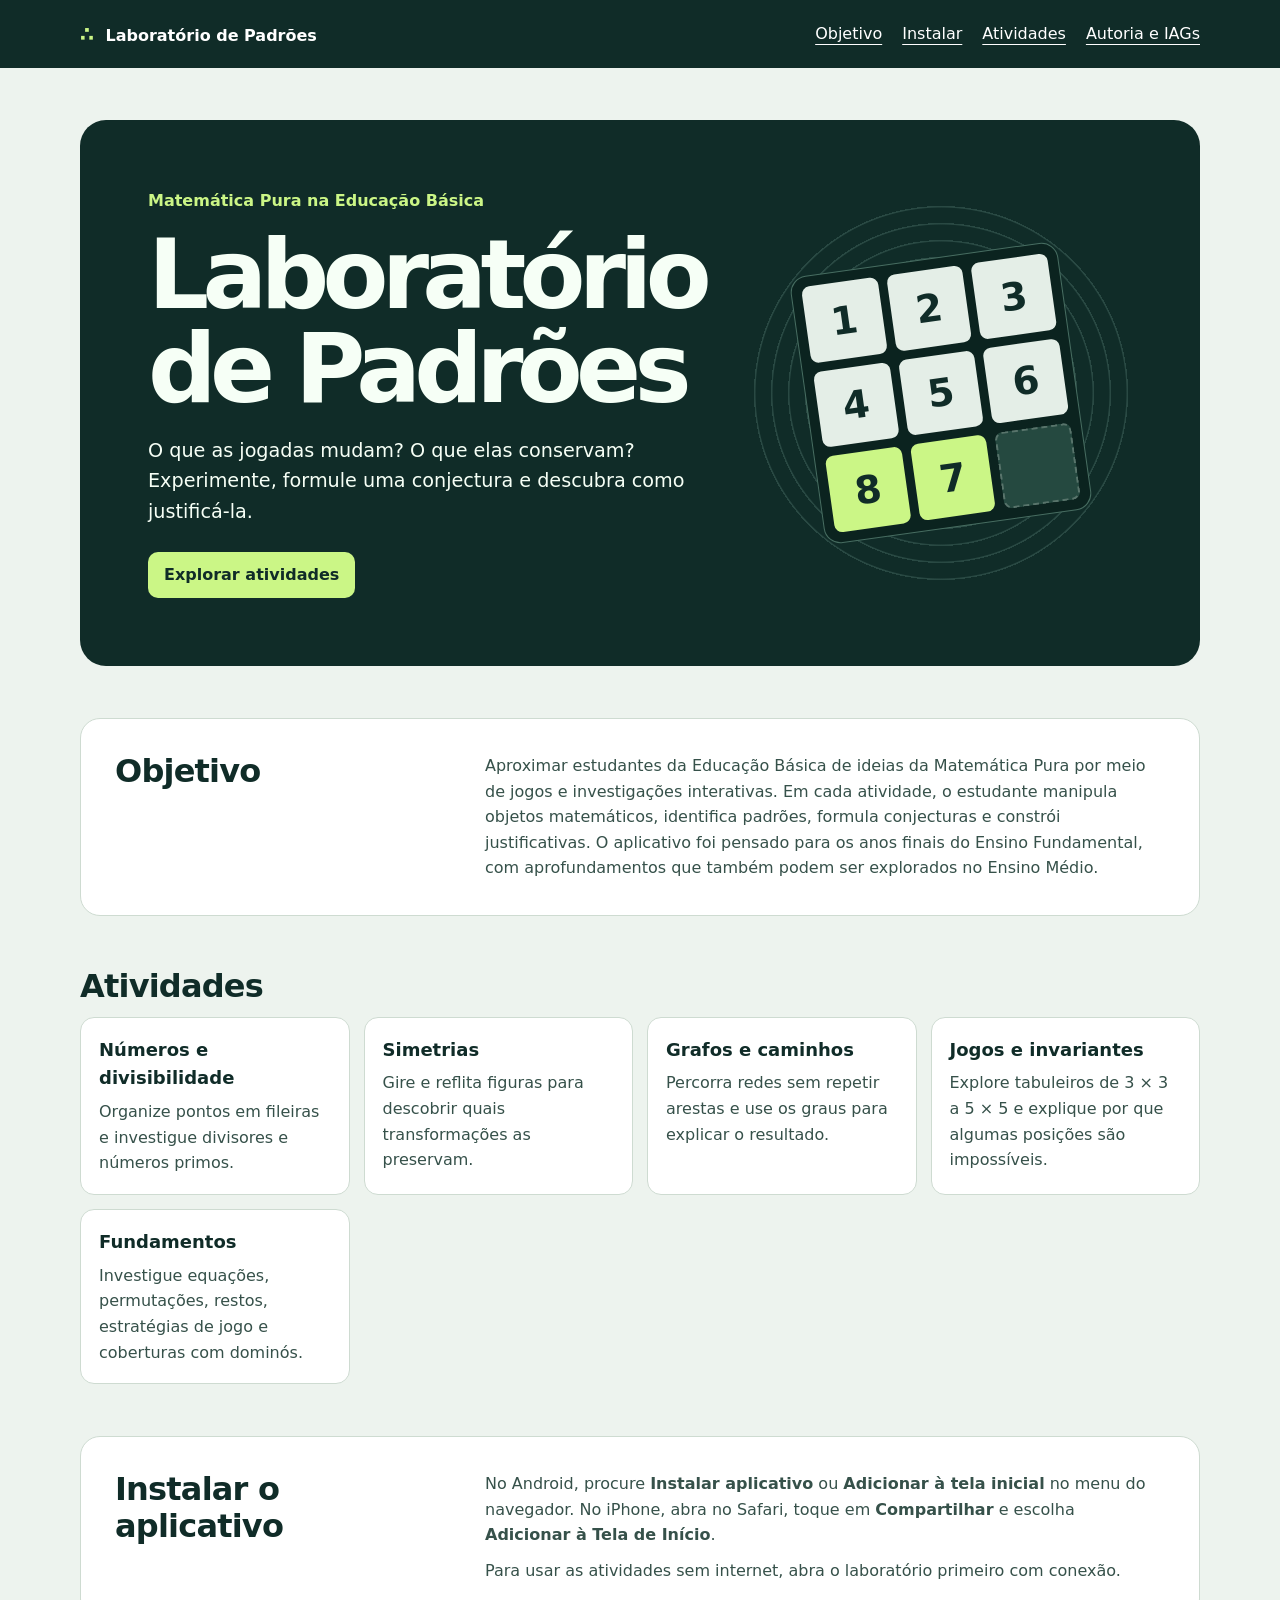
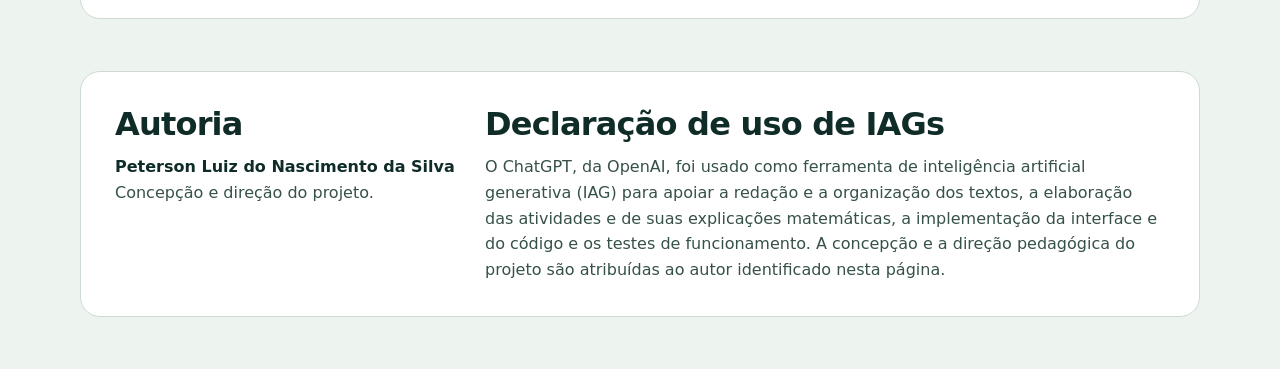
==== index.html @ e3245b27 "Publica o Laboratório de Padrões como aplicativo web instalável" ====
<!doctype html>
<html lang="pt-BR">
<head>
<meta charset="utf-8">
<meta name="viewport" content="width=device-width, initial-scale=1">
<meta name="description" content="Laboratório de Padrões, um aplicativo de Matemática Pura para a Educação Básica com jogos e investigações interativas.">
<title>Laboratório de Padrões · Início</title>
<meta name="theme-color" content="#102c28">
<link rel="manifest" href="manifest.webmanifest">
<link rel="icon" href="icone-192.png" type="image/png">
<link rel="apple-touch-icon" href="icone-192.png">
<script src="app.js" defer></script>
<link rel="stylesheet" href="inicio.css">
</head>
<body>
<a class="skip" href="#conteudo">Ir para o conteúdo</a>
<header>
<div class="wrap top">
<a class="brand" href="index.html" aria-current="page"><span aria-hidden="true">∴</span> Laboratório de Padrões</a>
<nav aria-label="Navegação da página inicial">
<a href="#objetivo">Objetivo</a><a href="#instalar">Instalar</a><a href="#atividades">Atividades</a><a href="#creditos">Autoria e IAGs</a>
</nav>
</div>
</header>
<main id="conteudo" class="wrap">
<section class="hero" aria-labelledby="titulo">
<div>
<p class="eyebrow">Matemática Pura na Educação Básica</p>
<h1 id="titulo">Laboratório<br>de Padrões</h1>
<p class="lead">O que as jogadas mudam? O que elas conservam? Experimente, formule uma conjectura e descubra como justificá-la.</p>
<a class="primary" href="#atividades">Explorar atividades</a>
</div>
<div class="illustration" aria-hidden="true">
<div class="puzzle"><span>1</span><span>2</span><span>3</span><span>4</span><span>5</span><span>6</span><span>8</span><span>7</span><span></span></div>
</div>
</section>
<section id="objetivo" class="objective" aria-labelledby="objetivo-titulo">
<h2 id="objetivo-titulo">Objetivo</h2>
<p>Aproximar estudantes da Educação Básica de ideias da Matemática Pura por meio de jogos e investigações interativas. Em cada atividade, o estudante manipula objetos matemáticos, identifica padrões, formula conjecturas e constrói justificativas. O aplicativo foi pensado para os anos finais do Ensino Fundamental, com aprofundamentos que também podem ser explorados no Ensino Médio.</p>
</section>
<section id="atividades" class="activities" aria-labelledby="atividades-titulo">
<h2 id="atividades-titulo">Atividades</h2>
<div class="module-grid">
<a class="module" href="explorar.html#numeros"><strong>Números e divisibilidade</strong><span>Organize pontos em fileiras e investigue divisores e números primos.</span></a>
<a class="module" href="explorar.html#simetrias"><strong>Simetrias</strong><span>Gire e reflita figuras para descobrir quais transformações as preservam.</span></a>
<a class="module" href="explorar.html#grafos"><strong>Grafos e caminhos</strong><span>Percorra redes sem repetir arestas e use os graus para explicar o resultado.</span></a>
<a class="module" href="jogos.html"><strong>Jogos e invariantes</strong><span>Explore tabuleiros de 3 × 3 a 5 × 5 e explique por que algumas posições são impossíveis.</span></a>
<a class="module" href="fundamentos.html"><strong>Fundamentos</strong><span>Investigue equações, permutações, restos, estratégias de jogo e coberturas com dominós.</span></a>
</div>
</section>
<section id="instalar" class="objective" aria-labelledby="instalar-titulo">
<h2 id="instalar-titulo">Instalar o aplicativo</h2>
<div>
<p>No Android, procure <strong>Instalar aplicativo</strong> ou <strong>Adicionar à tela inicial</strong> no menu do navegador. No iPhone, abra no Safari, toque em <strong>Compartilhar</strong> e escolha <strong>Adicionar à Tela de Início</strong>.</p>
<button id="install-app" class="primary" type="button" hidden>Instalar aplicativo</button>
<p id="offline-status" class="offline-status" role="status">Para usar as atividades sem internet, abra o laboratório primeiro com conexão.</p>
</div>
</section>
<section id="creditos" class="credits" aria-label="Créditos do projeto">
<div>
<h2>Autoria</h2>
<p><strong>Peterson Luiz do Nascimento da Silva</strong><br>Concepção e direção do projeto.</p>
</div>
<div>
<h2>Declaração de uso de IAGs</h2>
<p>O ChatGPT, da OpenAI, foi usado como ferramenta de inteligência artificial generativa (IAG) para apoiar a redação e a organização dos textos, a elaboração das atividades e de suas explicações matemáticas, a implementação da interface e do código e os testes de funcionamento. A concepção e a direção pedagógica do projeto são atribuídas ao autor identificado nesta página.</p>
</div>
</section>
</main>
</body>
</html>
---- inicio.css ----
:root{color-scheme:light;--ink:#102c28;--surface:#edf3ee;--accent:#cbf686;--muted:#36514a;--line:#cedbd1;font:16px/1.6 system-ui,sans-serif;color:var(--ink);background:var(--surface)}
*{box-sizing:border-box}
body{margin:0}
a{color:inherit}
a:focus-visible{outline:3px solid #c65a0f;outline-offset:4px}
.skip{position:absolute;top:12px;left:12px;background:white;padding:10px;transform:translateY(-200%);z-index:1}
.skip:focus{transform:none}
.wrap{width:min(1120px,calc(100% - clamp(32px,8vw,80px)));margin-inline:auto}
header{background:var(--ink);color:white}
.top{display:flex;justify-content:space-between;align-items:center;flex-wrap:wrap;gap:8px 20px;padding-block:12px}
.brand{font-weight:800;text-decoration:none}
.brand span{color:var(--accent);font-size:1.25em;margin-right:6px}
nav{display:flex;flex-wrap:wrap;gap:4px 20px}
nav a{display:inline-flex;min-height:44px;align-items:center;text-underline-offset:.3em}
main{padding-block:clamp(20px,5vw,52px)}
.hero{display:grid;grid-template-columns:minmax(0,1.5fr) minmax(0,1fr);gap:30px;align-items:center;background:var(--ink);color:#f6fff6;border-radius:26px;padding:clamp(24px,6vw,68px)}
.eyebrow{color:var(--accent);font-weight:750;margin:0 0 14px}
h1{font-size:clamp(2.5rem,7.5vw,6rem);letter-spacing:-.07em;line-height:.98;margin:0 0 20px}
h2{font-size:clamp(1.35rem,3vw,2rem);line-height:1.15;margin:0 0 12px;letter-spacing:-.025em}
p{margin:0}
.lead{max-width:45ch;font-size:clamp(1rem,2vw,1.2rem)}
.primary{display:inline-flex;align-items:center;min-height:46px;margin-top:24px;padding:10px 16px;border-radius:10px;background:var(--accent);color:var(--ink);font-weight:800;text-decoration:none}
.primary:hover{text-decoration:underline}
.illustration{position:relative;display:grid;place-items:center;aspect-ratio:1;border-radius:50%;background:repeating-radial-gradient(circle,transparent 0 15px,#294943 16px 17px);padding:14%}
.puzzle{width:100%;max-width:270px;display:grid;grid-template-columns:repeat(3,1fr);gap:clamp(4px,1vw,9px);padding:10px;background:#0b231f;border:1px solid #476d61;border-radius:17px;transform:rotate(-8deg)}
.puzzle span{display:grid;place-items:center;aspect-ratio:1;background:#e4eee7;color:var(--ink);font-weight:800;font-size:clamp(1rem,3vw,2.5rem);border-radius:8px}
.puzzle span:nth-child(7),.puzzle span:nth-child(8){background:var(--accent)}
.puzzle span:last-child{background:#254940;border:2px dashed #58746b}
.objective,.activities,.credits{margin-top:clamp(24px,5vw,52px);scroll-margin-top:20px}
.objective,.credits{display:grid;grid-template-columns:minmax(0,1fr) minmax(0,2fr);gap:16px 30px;background:white;border:1px solid var(--line);border-radius:20px;padding:clamp(18px,4vw,34px)}
.objective p,.credits p,.module span{color:var(--muted)}
.module-grid{display:grid;grid-template-columns:repeat(auto-fit,minmax(min(100%,265px),1fr));gap:14px}
.module{display:grid;align-content:start;gap:6px;padding:18px;background:white;border:1px solid var(--line);border-radius:14px;text-decoration:none}
.module strong{font-size:1.125rem}
.module:hover{border-color:#527d6b;background:#f6fbef}
.module:hover strong{text-decoration:underline}
.credits strong{color:var(--ink)}
@media(max-width:620px){.hero,.objective,.credits{grid-template-columns:1fr}.illustration{display:none}.top{align-items:flex-start}.objective h2{margin:0}}
button.primary{cursor:pointer;border:0;font:inherit;font-weight:800}
button[hidden]{display:none}
button:focus-visible{outline:3px solid #c65a0f;outline-offset:4px}
.offline-status{margin-top:10px}
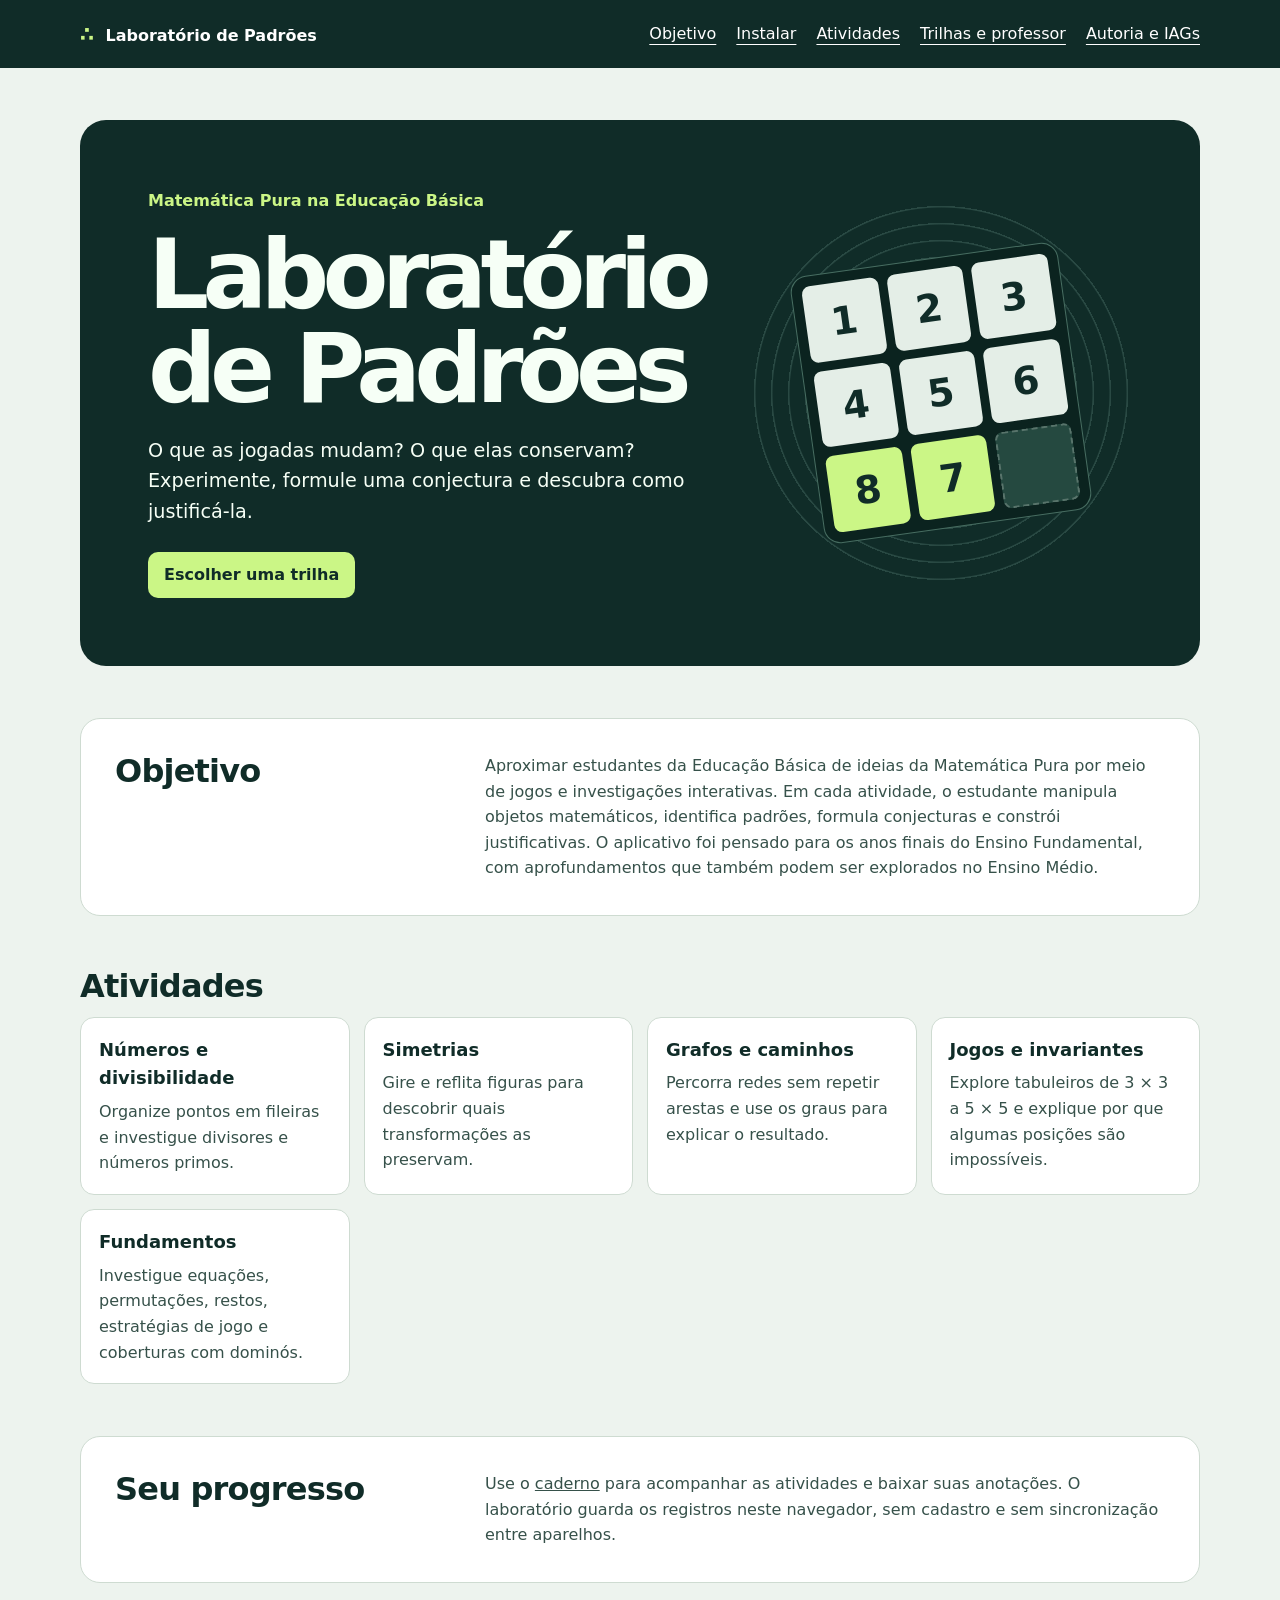
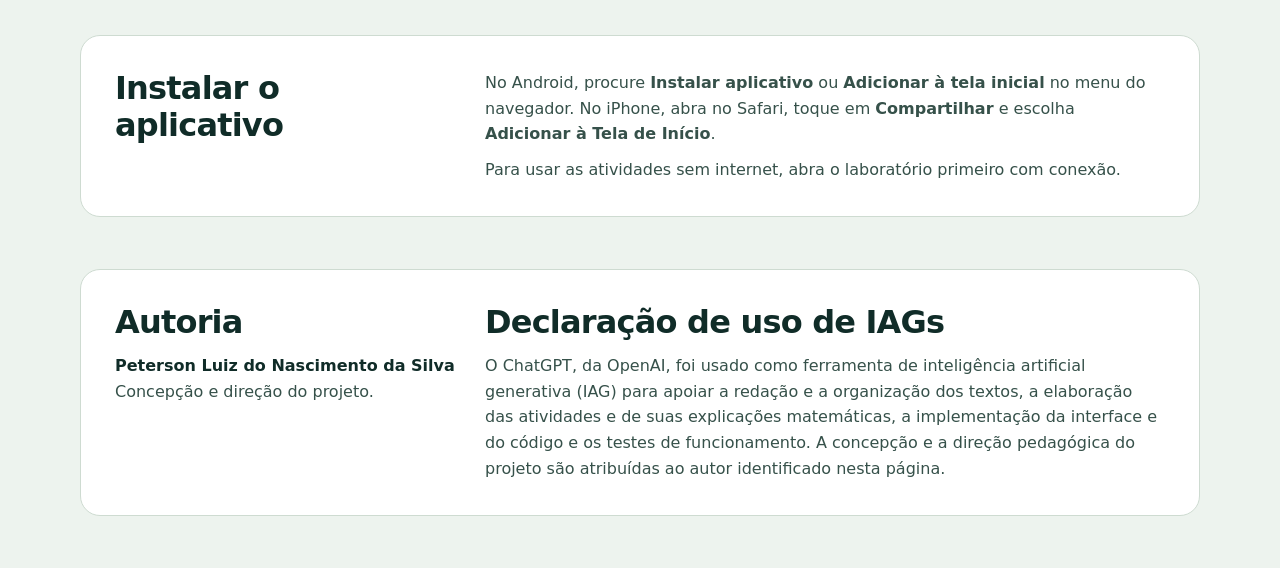
==== commit fc368204: "Completa a experiência didática com trilhas, revisão e caderno" ====
--- a/index.html
+++ b/index.html
@@ -18,7 +18,7 @@
 <div class="wrap top">
 <a class="brand" href="index.html" aria-current="page"><span aria-hidden="true">∴</span> Laboratório de Padrões</a>
 <nav aria-label="Navegação da página inicial">
-<a href="#objetivo">Objetivo</a><a href="#instalar">Instalar</a><a href="#atividades">Atividades</a><a href="#creditos">Autoria e IAGs</a>
+<a href="#objetivo">Objetivo</a><a href="#instalar">Instalar</a><a href="#atividades">Atividades</a><a href="trilhas.html">Trilhas e professor</a><a href="#creditos">Autoria e IAGs</a>
 </nav>
 </div>
 </header>
@@ -28,7 +28,7 @@
 <p class="eyebrow">Matemática Pura na Educação Básica</p>
 <h1 id="titulo">Laboratório<br>de Padrões</h1>
 <p class="lead">O que as jogadas mudam? O que elas conservam? Experimente, formule uma conjectura e descubra como justificá-la.</p>
-<a class="primary" href="#atividades">Explorar atividades</a>
+<a class="primary" href="trilhas.html">Escolher uma trilha</a>
 </div>
 <div class="illustration" aria-hidden="true">
 <div class="puzzle"><span>1</span><span>2</span><span>3</span><span>4</span><span>5</span><span>6</span><span>8</span><span>7</span><span></span></div>
@@ -47,6 +47,10 @@
 <a class="module" href="jogos.html"><strong>Jogos e invariantes</strong><span>Explore tabuleiros de 3 × 3 a 5 × 5 e explique por que algumas posições são impossíveis.</span></a>
 <a class="module" href="fundamentos.html"><strong>Fundamentos</strong><span>Investigue equações, permutações, restos, estratégias de jogo e coberturas com dominós.</span></a>
 </div>
+</section>
+<section class="objective" aria-labelledby="dados-titulo">
+<h2 id="dados-titulo">Seu progresso</h2>
+<p>Use o <a href="trilhas.html#caderno">caderno</a> para acompanhar as atividades e baixar suas anotações. O laboratório guarda os registros neste navegador, sem cadastro e sem sincronização entre aparelhos.</p>
 </section>
 <section id="instalar" class="objective" aria-labelledby="instalar-titulo">
 <h2 id="instalar-titulo">Instalar o aplicativo</h2>
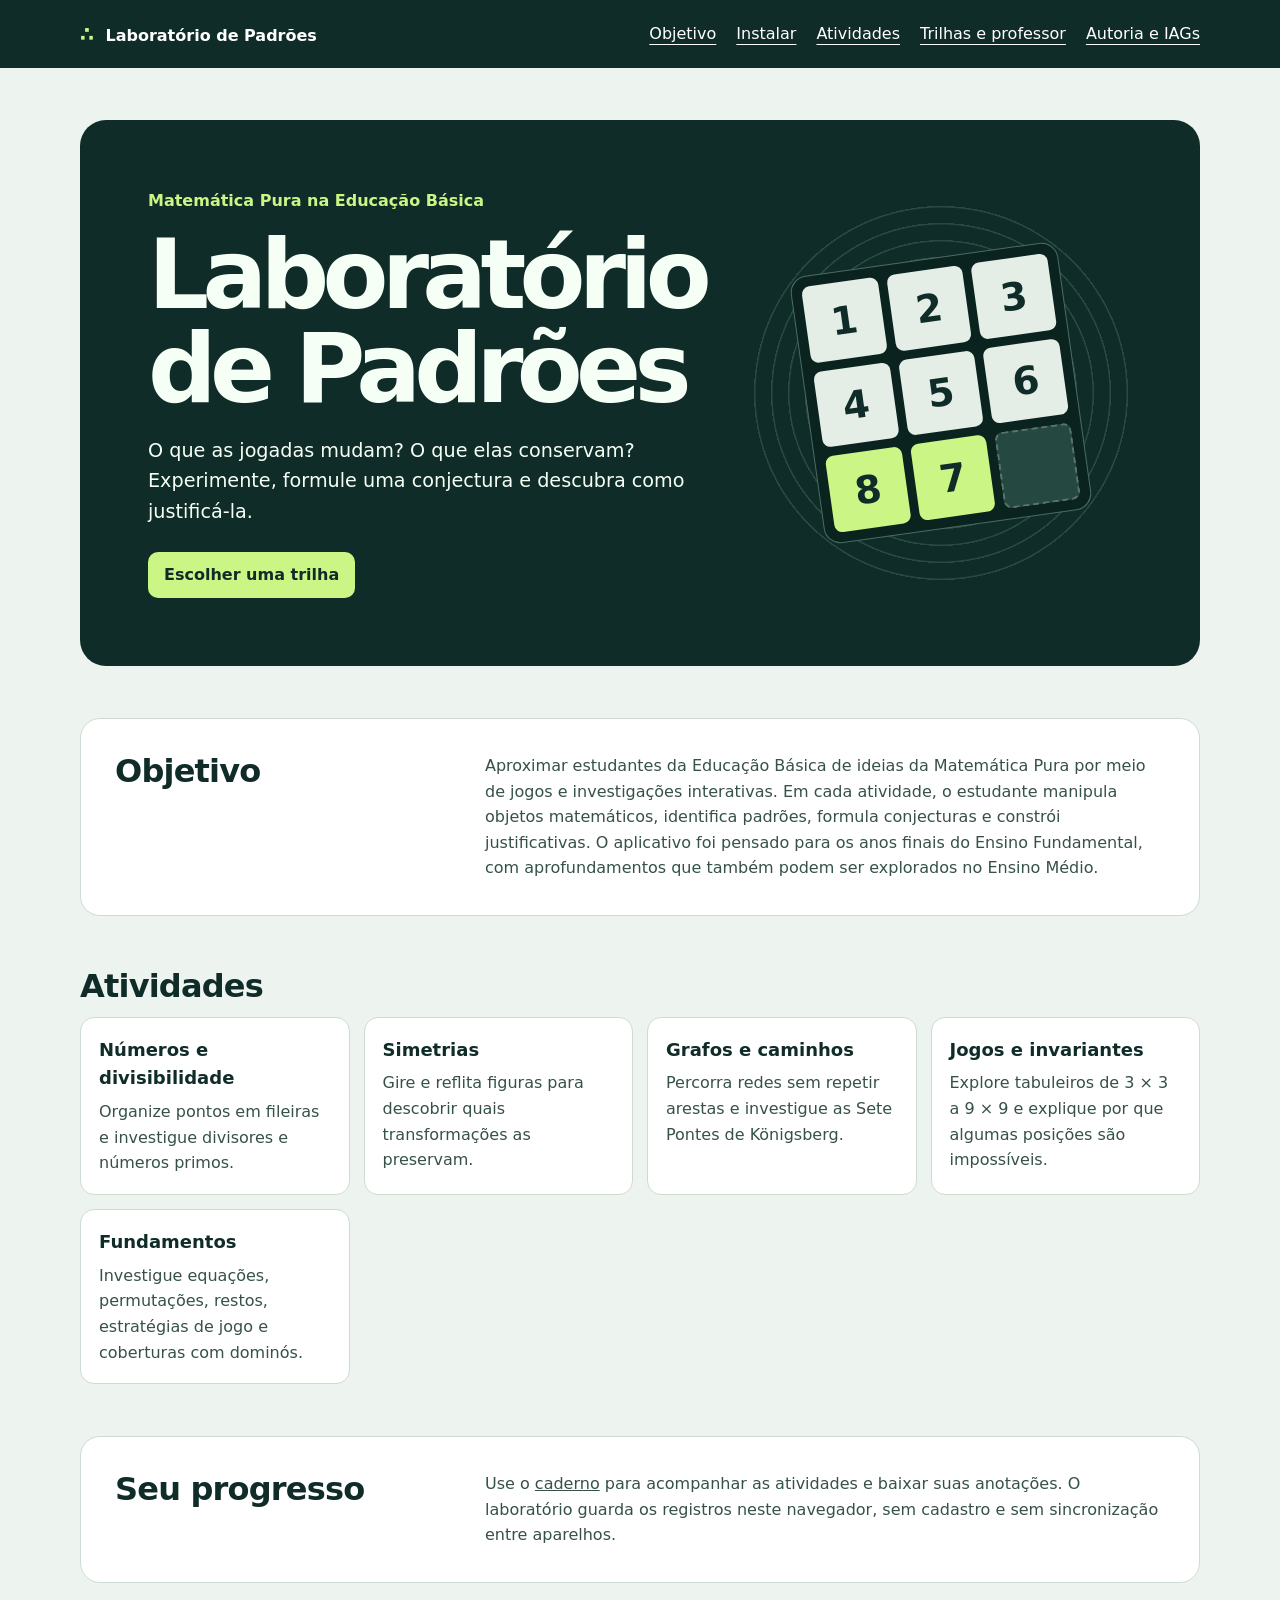
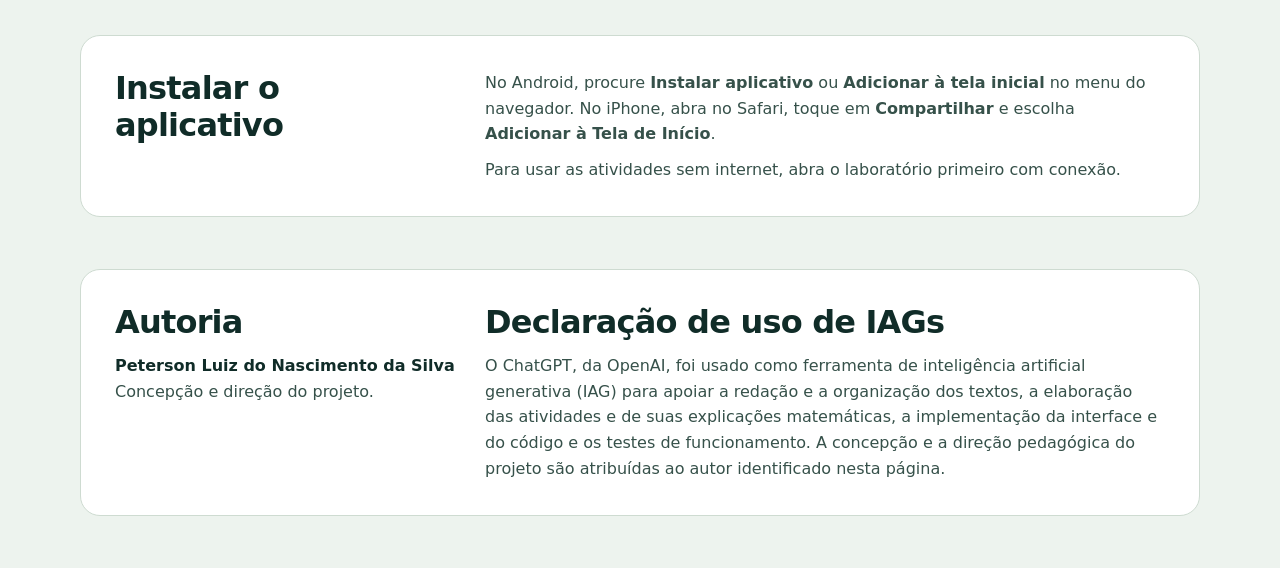
==== commit 0c5c616c: "Amplia simetrias, inclui Königsberg e investiga tabuleiros até 9 × 9" ====
--- a/index.html
+++ b/index.html
@@ -43,8 +43,8 @@
 <div class="module-grid">
 <a class="module" href="explorar.html#numeros"><strong>Números e divisibilidade</strong><span>Organize pontos em fileiras e investigue divisores e números primos.</span></a>
 <a class="module" href="explorar.html#simetrias"><strong>Simetrias</strong><span>Gire e reflita figuras para descobrir quais transformações as preservam.</span></a>
-<a class="module" href="explorar.html#grafos"><strong>Grafos e caminhos</strong><span>Percorra redes sem repetir arestas e use os graus para explicar o resultado.</span></a>
-<a class="module" href="jogos.html"><strong>Jogos e invariantes</strong><span>Explore tabuleiros de 3 × 3 a 5 × 5 e explique por que algumas posições são impossíveis.</span></a>
+<a class="module" href="explorar.html#grafos"><strong>Grafos e caminhos</strong><span>Percorra redes sem repetir arestas e investigue as Sete Pontes de Königsberg.</span></a>
+<a class="module" href="jogos.html"><strong>Jogos e invariantes</strong><span>Explore tabuleiros de 3 × 3 a 9 × 9 e explique por que algumas posições são impossíveis.</span></a>
 <a class="module" href="fundamentos.html"><strong>Fundamentos</strong><span>Investigue equações, permutações, restos, estratégias de jogo e coberturas com dominós.</span></a>
 </div>
 </section>
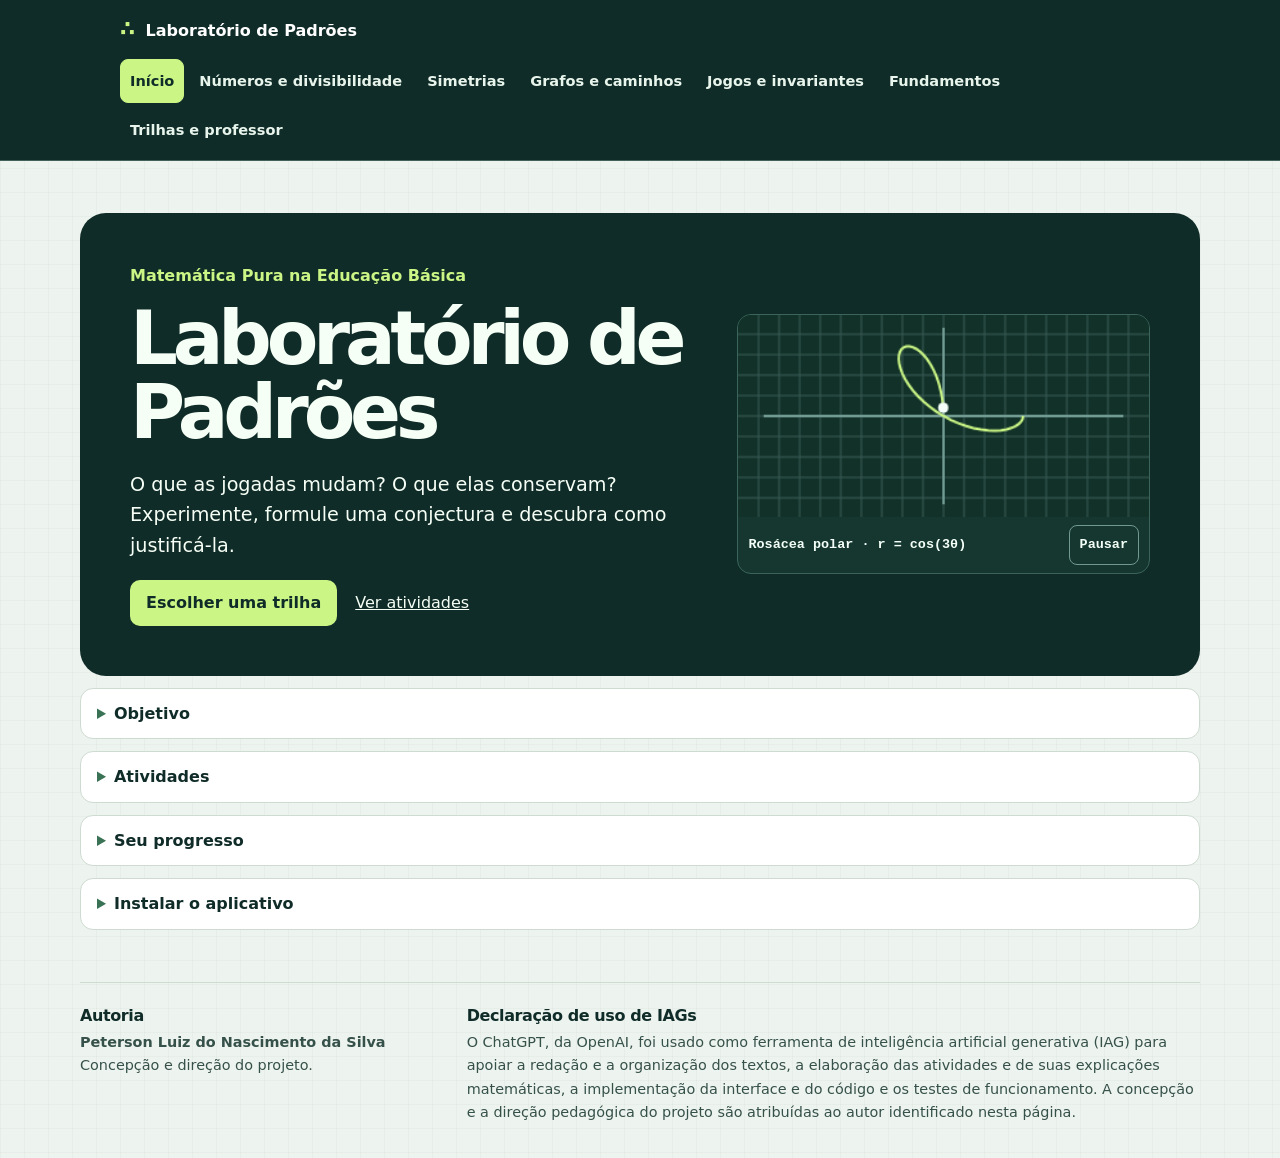
==== commit 83111a2b: "Reorganiza a navegação do PWA e anima as seções de matemática" ====
--- a/index.html
+++ b/index.html
@@ -10,57 +10,71 @@
 <link rel="icon" href="icone-192.png" type="image/png">
 <link rel="apple-touch-icon" href="icone-192.png">
 <script src="app.js" defer></script>
+<script src="animacoes-dados.js" defer></script>
+<script src="interface.js" defer></script>
 <link rel="stylesheet" href="inicio.css">
+<link rel="stylesheet" href="interface.css">
 </head>
 <body>
 <a class="skip" href="#conteudo">Ir para o conteúdo</a>
-<header>
-<div class="wrap top">
-<a class="brand" href="index.html" aria-current="page"><span aria-hidden="true">∴</span> Laboratório de Padrões</a>
-<nav aria-label="Navegação da página inicial">
-<a href="#objetivo">Objetivo</a><a href="#instalar">Instalar</a><a href="#atividades">Atividades</a><a href="trilhas.html">Trilhas e professor</a><a href="#creditos">Autoria e IAGs</a>
+<header class="site-header">
+<div class="site-brand-row">
+<a class="site-brand" href="index.html"><span aria-hidden="true">∴</span> Laboratório de Padrões</a>
+<button type="button" id="abrir-menu" aria-controls="menu-lateral" aria-expanded="false">Menu</button>
+</div>
+<div class="site-tab-row">
+<nav class="modules site-tabs" id="navegacao" aria-label="Seções do laboratório">
+<a href="index.html" aria-current="page">Início</a>
+<a href="explorar.html#numeros">Números e divisibilidade</a>
+<a href="explorar.html#simetrias">Simetrias</a>
+<a href="explorar.html#grafos">Grafos e caminhos</a>
+<a href="jogos.html">Jogos e invariantes</a>
+<a href="fundamentos.html">Fundamentos</a>
+<a href="trilhas.html">Trilhas e professor</a>
 </nav>
 </div>
+<dialog id="menu-lateral" aria-labelledby="menu-titulo">
+<form method="dialog"><strong id="menu-titulo">Seções do laboratório</strong><button type="submit" autofocus>Fechar</button></form>
+<div class="destino-menu"></div>
+</dialog>
 </header>
 <main id="conteudo" class="wrap">
 <section class="hero" aria-labelledby="titulo">
 <div>
 <p class="eyebrow">Matemática Pura na Educação Básica</p>
-<h1 id="titulo">Laboratório<br>de Padrões</h1>
+<h1 id="titulo">Laboratório de Padrões</h1>
 <p class="lead">O que as jogadas mudam? O que elas conservam? Experimente, formule uma conjectura e descubra como justificá-la.</p>
-<a class="primary" href="trilhas.html">Escolher uma trilha</a>
+<div class="home-actions"><a class="primary" href="trilhas.html">Escolher uma trilha</a><a href="#atividades">Ver atividades</a></div>
 </div>
-<div class="illustration" aria-hidden="true">
-<div class="puzzle"><span>1</span><span>2</span><span>3</span><span>4</span><span>5</span><span>6</span><span>8</span><span>7</span><span></span></div>
-</div>
+<figure class="math-figure" data-animation="inicio">
+<canvas width="320" height="158" aria-hidden="true"></canvas>
+<figcaption><span>Rosácea polar · r = cos(3θ)</span><button type="button" aria-label="Animar ou pausar: Rosácea polar · r = cos(3θ)">Animar</button></figcaption>
+</figure>
 </section>
-<section id="objetivo" class="objective" aria-labelledby="objetivo-titulo">
-<h2 id="objetivo-titulo">Objetivo</h2>
-<p>Aproximar estudantes da Educação Básica de ideias da Matemática Pura por meio de jogos e investigações interativas. Em cada atividade, o estudante manipula objetos matemáticos, identifica padrões, formula conjecturas e constrói justificativas. O aplicativo foi pensado para os anos finais do Ensino Fundamental, com aprofundamentos que também podem ser explorados no Ensino Médio.</p>
-</section>
-<section id="atividades" class="activities" aria-labelledby="atividades-titulo">
-<h2 id="atividades-titulo">Atividades</h2>
-<div class="module-grid">
+<details id="objetivo" class="home-panel"><summary>Objetivo</summary>
+<div class="home-panel-body"><p>Aproximar estudantes da Educação Básica de ideias da Matemática Pura por meio de jogos e investigações interativas. Em cada atividade, o estudante manipula objetos matemáticos, identifica padrões, formula conjecturas e constrói justificativas. O aplicativo foi pensado para os anos finais do Ensino Fundamental, com aprofundamentos que também podem ser explorados no Ensino Médio.</p></div>
+</details>
+<details id="atividades" class="home-panel"><summary>Atividades</summary>
+<div class="home-panel-body"><div class="module-grid">
 <a class="module" href="explorar.html#numeros"><strong>Números e divisibilidade</strong><span>Organize pontos em fileiras e investigue divisores e números primos.</span></a>
 <a class="module" href="explorar.html#simetrias"><strong>Simetrias</strong><span>Gire e reflita figuras para descobrir quais transformações as preservam.</span></a>
 <a class="module" href="explorar.html#grafos"><strong>Grafos e caminhos</strong><span>Percorra redes sem repetir arestas e investigue as Sete Pontes de Königsberg.</span></a>
 <a class="module" href="jogos.html"><strong>Jogos e invariantes</strong><span>Explore tabuleiros de 3 × 3 a 9 × 9 e explique por que algumas posições são impossíveis.</span></a>
 <a class="module" href="fundamentos.html"><strong>Fundamentos</strong><span>Investigue equações, permutações, restos, estratégias de jogo e coberturas com dominós.</span></a>
-</div>
-</section>
-<section class="objective" aria-labelledby="dados-titulo">
-<h2 id="dados-titulo">Seu progresso</h2>
-<p>Use o <a href="trilhas.html#caderno">caderno</a> para acompanhar as atividades e baixar suas anotações. O laboratório guarda os registros neste navegador, sem cadastro e sem sincronização entre aparelhos.</p>
-</section>
-<section id="instalar" class="objective" aria-labelledby="instalar-titulo">
-<h2 id="instalar-titulo">Instalar o aplicativo</h2>
-<div>
+</div></div>
+</details>
+<details id="progresso" class="home-panel"><summary>Seu progresso</summary>
+<div class="home-panel-body"><p>Use o <a href="trilhas.html#caderno">caderno</a> para acompanhar as atividades e baixar suas anotações. O laboratório guarda os registros neste navegador, sem cadastro e sem sincronização entre aparelhos.</p></div>
+</details>
+<details id="instalar" class="home-panel"><summary>Instalar o aplicativo</summary>
+<div class="home-panel-body"><div>
 <p>No Android, procure <strong>Instalar aplicativo</strong> ou <strong>Adicionar à tela inicial</strong> no menu do navegador. No iPhone, abra no Safari, toque em <strong>Compartilhar</strong> e escolha <strong>Adicionar à Tela de Início</strong>.</p>
 <button id="install-app" class="primary" type="button" hidden>Instalar aplicativo</button>
 <p id="offline-status" class="offline-status" role="status">Para usar as atividades sem internet, abra o laboratório primeiro com conexão.</p>
-</div>
-</section>
-<section id="creditos" class="credits" aria-label="Créditos do projeto">
+</div></div>
+</details>
+</main>
+<footer id="creditos" class="site-footer wrap" aria-label="Créditos do projeto">
 <div>
 <h2>Autoria</h2>
 <p><strong>Peterson Luiz do Nascimento da Silva</strong><br>Concepção e direção do projeto.</p>
@@ -69,7 +83,6 @@
 <h2>Declaração de uso de IAGs</h2>
 <p>O ChatGPT, da OpenAI, foi usado como ferramenta de inteligência artificial generativa (IAG) para apoiar a redação e a organização dos textos, a elaboração das atividades e de suas explicações matemáticas, a implementação da interface e do código e os testes de funcionamento. A concepção e a direção pedagógica do projeto são atribuídas ao autor identificado nesta página.</p>
 </div>
-</section>
-</main>
+</footer>
 </body>
 </html>
--- a/inicio.css
+++ b/inicio.css
@@ -7,9 +7,6 @@
 .skip:focus{transform:none}
 .wrap{width:min(1120px,calc(100% - clamp(32px,8vw,80px)));margin-inline:auto}
 header{background:var(--ink);color:white}
-.top{display:flex;justify-content:space-between;align-items:center;flex-wrap:wrap;gap:8px 20px;padding-block:12px}
-.brand{font-weight:800;text-decoration:none}
-.brand span{color:var(--accent);font-size:1.25em;margin-right:6px}
 nav{display:flex;flex-wrap:wrap;gap:4px 20px}
 nav a{display:inline-flex;min-height:44px;align-items:center;text-underline-offset:.3em}
 main{padding-block:clamp(20px,5vw,52px)}
@@ -21,21 +18,11 @@
 .lead{max-width:45ch;font-size:clamp(1rem,2vw,1.2rem)}
 .primary{display:inline-flex;align-items:center;min-height:46px;margin-top:24px;padding:10px 16px;border-radius:10px;background:var(--accent);color:var(--ink);font-weight:800;text-decoration:none}
 .primary:hover{text-decoration:underline}
-.illustration{position:relative;display:grid;place-items:center;aspect-ratio:1;border-radius:50%;background:repeating-radial-gradient(circle,transparent 0 15px,#294943 16px 17px);padding:14%}
-.puzzle{width:100%;max-width:270px;display:grid;grid-template-columns:repeat(3,1fr);gap:clamp(4px,1vw,9px);padding:10px;background:#0b231f;border:1px solid #476d61;border-radius:17px;transform:rotate(-8deg)}
-.puzzle span{display:grid;place-items:center;aspect-ratio:1;background:#e4eee7;color:var(--ink);font-weight:800;font-size:clamp(1rem,3vw,2.5rem);border-radius:8px}
-.puzzle span:nth-child(7),.puzzle span:nth-child(8){background:var(--accent)}
-.puzzle span:last-child{background:#254940;border:2px dashed #58746b}
-.objective,.activities,.credits{margin-top:clamp(24px,5vw,52px);scroll-margin-top:20px}
-.objective,.credits{display:grid;grid-template-columns:minmax(0,1fr) minmax(0,2fr);gap:16px 30px;background:white;border:1px solid var(--line);border-radius:20px;padding:clamp(18px,4vw,34px)}
-.objective p,.credits p,.module span{color:var(--muted)}
 .module-grid{display:grid;grid-template-columns:repeat(auto-fit,minmax(min(100%,265px),1fr));gap:14px}
 .module{display:grid;align-content:start;gap:6px;padding:18px;background:white;border:1px solid var(--line);border-radius:14px;text-decoration:none}
 .module strong{font-size:1.125rem}
 .module:hover{border-color:#527d6b;background:#f6fbef}
 .module:hover strong{text-decoration:underline}
-.credits strong{color:var(--ink)}
-@media(max-width:620px){.hero,.objective,.credits{grid-template-columns:1fr}.illustration{display:none}.top{align-items:flex-start}.objective h2{margin:0}}
 button.primary{cursor:pointer;border:0;font:inherit;font-weight:800}
 button[hidden]{display:none}
 button:focus-visible{outline:3px solid #c65a0f;outline-offset:4px}
--- a/interface.css
+++ b/interface.css
@@ -0,0 +1,43 @@
+:root{--lab-ink:#102c28;--lab-green:#cbf686;--lab-line:#cedbd1}
+body{background-image:linear-gradient(#24483d08 1px,transparent 1px),linear-gradient(90deg,#24483d08 1px,transparent 1px);background-size:24px 24px}
+.site-header{background:var(--lab-ink);color:white;border-bottom:1px solid #43615a}
+.site-header .site-brand-row,.site-header .site-tab-row{max-width:1120px;margin:auto;padding:12px clamp(16px,4vw,40px);font-weight:inherit}
+.site-header .site-brand-row{display:flex;justify-content:space-between;align-items:center;gap:12px}
+.site-header .site-tab-row{padding-top:0;padding-bottom:8px}
+.site-brand{color:white;text-decoration:none;font-weight:800}
+.site-header .site-brand span{color:var(--lab-green);font-size:1.35em;margin-right:6px}
+.site-header .site-tabs{display:flex;flex-wrap:wrap;gap:5px;margin:0;padding:0;border:0}
+.site-header .site-tabs a{background:transparent;color:#e8f5ec;border:1px solid transparent;border-radius:8px;min-height:44px;padding:5px 9px;font-size:.91rem;font-weight:650;text-decoration:none}
+.site-header .site-tabs a:hover{background:#284b42;color:white;text-decoration:none}
+.site-header .site-tabs a[aria-current="page"]{background:var(--lab-green);color:var(--lab-ink);border-color:var(--lab-green)}
+.site-header button,.math-figure button{font:inherit;font-weight:700;min-height:40px;padding:5px 10px;border:1px solid #719a92;border-radius:8px;background:transparent;color:#f4fff8;cursor:pointer}
+#abrir-menu,#menu-lateral:not([open]){display:none}
+#menu-lateral{position:fixed;inset:0 auto 0 0;margin:0;width:min(88vw,350px);max-width:none;height:100%;max-height:none;padding:16px;border:0;background:var(--lab-ink);color:white;overflow:auto}
+#menu-lateral::backdrop{background:#071b17b3}
+#menu-lateral form{display:flex;align-items:center;justify-content:space-between;gap:8px;margin-bottom:14px}
+.site-header #menu-lateral .destino-menu{padding:0;margin:0}
+#menu-lateral .site-tabs{flex-direction:column}
+#menu-lateral .site-tabs a{width:100%}
+a:focus-visible,.site-header button:focus-visible,.math-figure button:focus-visible,.home-panel summary:focus-visible{outline:3px solid #d97724;outline-offset:3px}
+.skip{position:absolute;top:8px;left:8px;background:white;color:var(--lab-ink);padding:8px;transform:translateY(-170%);z-index:5}
+.skip:focus{transform:none}
+.math-heading{display:grid;grid-template-columns:minmax(0,1fr) minmax(215px,320px);align-items:center;gap:24px;margin:0 0 clamp(20px,4vw,32px)}
+.math-heading .intro{margin-bottom:0}
+.math-figure{margin:0;width:100%;min-width:0;background:#15372f;color:#f3fff8;border-radius:14px;overflow:hidden;border:1px solid #3b655b}
+.math-figure canvas{width:100%;height:auto;display:block;border-radius:0;background:#123229}
+.math-figure figcaption{margin:0;padding:8px 10px;display:flex;justify-content:space-between;align-items:center;gap:8px;font:650 .84rem/1.35 ui-monospace,Consolas,monospace}
+.site-header .site-brand-row span{margin-inline-end:5px}
+.hero{padding:clamp(23px,5vw,50px);grid-template-columns:minmax(0,1.4fr) minmax(0,1fr)}
+.hero h1{font-size:clamp(2.35rem,6vw,4.7rem);max-width:12ch}
+.home-actions{display:flex;align-items:center;flex-wrap:wrap;gap:12px 18px;margin-top:18px}
+.home-actions .primary{margin-top:0}
+.home-panel{margin:12px 0 0;padding:0;background:white;border:1px solid var(--lab-line);border-radius:13px;scroll-margin-top:16px}
+.home-panel summary{padding:12px 16px;min-height:44px;cursor:pointer;font-weight:750}
+.home-panel summary::marker{color:#397255}
+.home-panel-body{padding:4px 16px 16px}
+.site-footer{display:grid;grid-template-columns:minmax(170px,1fr) minmax(0,2fr);gap:20px;padding:24px 0 34px;border-top:1px solid var(--lab-line);color:#36514a;font-size:.9rem}
+.site-footer h2{font-size:1rem;color:var(--lab-ink);margin:0 0 6px}
+.section-links{display:flex;gap:7px 15px;flex-wrap:wrap}
+@media(max-width:840px){.com-menu #abrir-menu{display:inline-block}.com-menu .site-header .site-tab-row{display:none}}
+@media(max-width:620px){.math-heading,.hero,.site-footer{grid-template-columns:1fr;gap:12px}.math-figure{max-width:320px}.hero .math-figure{max-width:270px}}
+@media print{.site-header,.site-footer,.math-heading,.section-links,.skip{display:none!important}}
